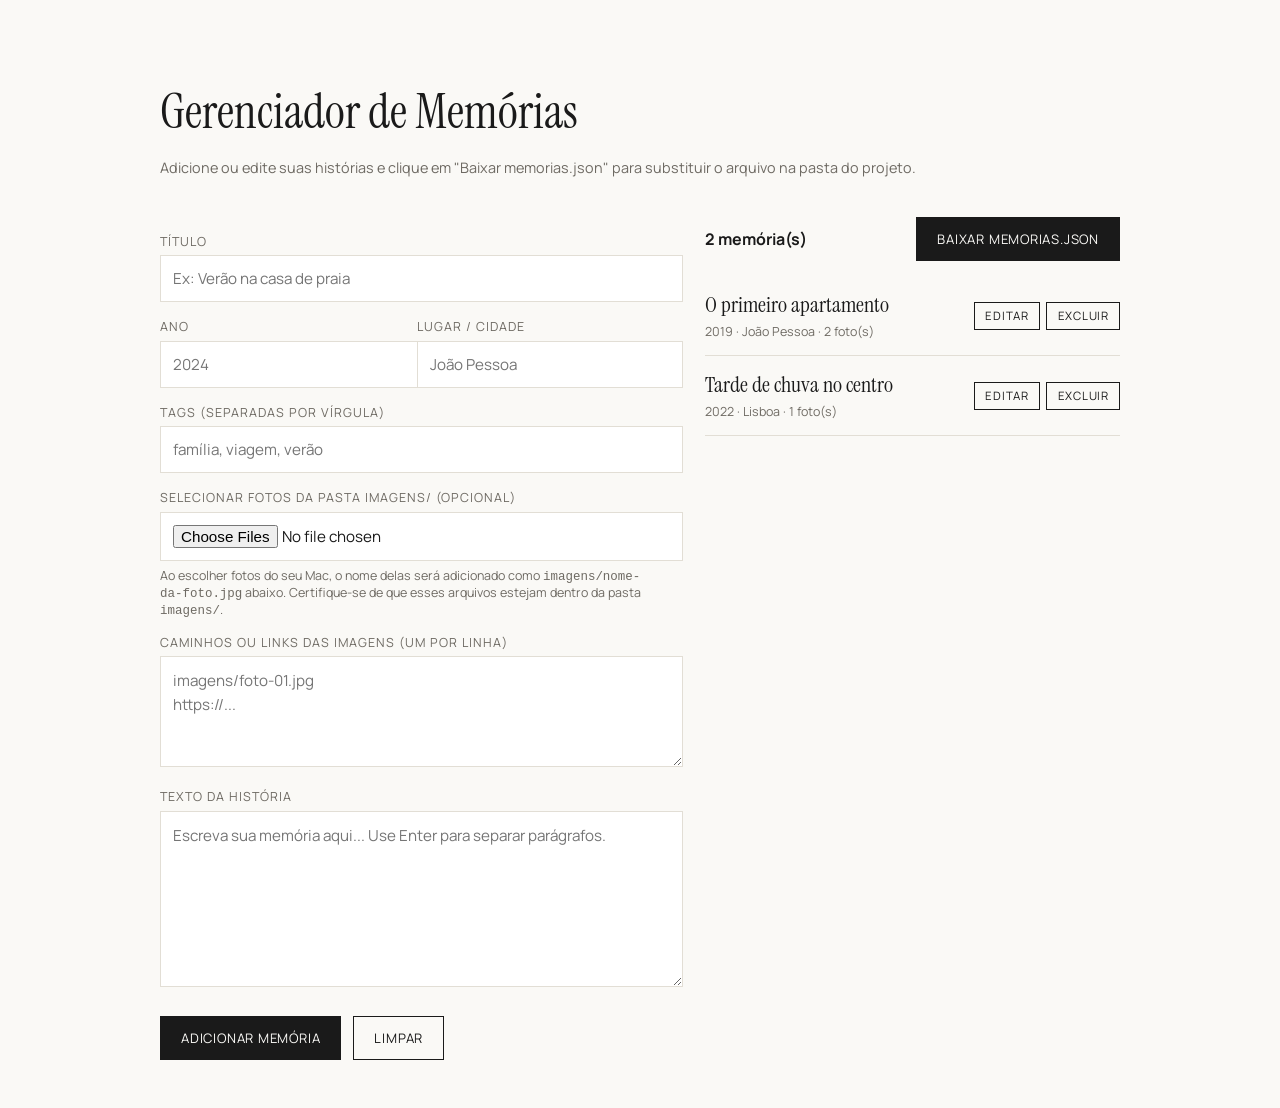
==== editor.html @ cf70d19a "primeira memoir" ====
<!DOCTYPE html>
<html lang="pt-BR">
<head>
  <meta charset="UTF-8" />
  <meta name="viewport" content="width=device-width, initial-scale=1.0" />
  <title>Gerenciador do Diário</title>
  <link href="https://fonts.googleapis.com/css2?family=Instrument+Serif&family=Manrope:wght@400;500;600&display=swap" rel="stylesheet" />
  <style>
    body { font-family: 'Manrope', sans-serif; background: #FAF9F6; color: #1A1A1A; max-width: 960px; margin: 0 auto; padding: 3rem 1.5rem; }
    h1 { font-family: 'Instrument Serif', serif; font-weight: 400; font-size: 3rem; margin-bottom: 0.5rem; }
    .subtitle { color: #6E6A63; margin-bottom: 2.5rem; font-size: 0.9rem; }
    .grid { display: grid; grid-template-columns: 1.2fr 1fr; gap: 3rem; }
    label { display: block; font-size: 0.78rem; text-transform: uppercase; letter-spacing: 0.08em; color: #6E6A63; margin: 1rem 0 0.35rem; }
    input, textarea { width: 100%; padding: 0.75rem; border: 1px solid #E2DED5; background: #fff; font-family: inherit; font-size: 0.95rem; }
    textarea { min-height: 150px; resize: vertical; line-height: 1.6; }
    .row { display: grid; grid-template-columns: 1fr 1fr; gap: 1rem; }
    .actions { display: flex; gap: 0.75rem; margin-top: 1.5rem; flex-wrap: wrap; }
    button { padding: 0.75rem 1.25rem; border: 1px solid #1A1A1A; background: #1A1A1A; color: #FAF9F6; font-family: inherit; font-size: 0.82rem; text-transform: uppercase; letter-spacing: 0.06em; cursor: pointer; }
    button.secondary { background: transparent; color: #1A1A1A; }
    .list-item { border-bottom: 1px solid #E2DED5; padding: 0.9rem 0; display: flex; justify-content: space-between; align-items: center; gap: 1rem; }
    .list-item strong { font-family: 'Instrument Serif', serif; font-size: 1.35rem; font-weight: 400; display: block; }
    .list-item span { font-size: 0.78rem; color: #6E6A63; }
    .small-btn { padding: 0.35rem 0.65rem; font-size: 0.72rem; }
    .hint { font-size: 0.78rem; color: #6E6A63; margin-top: 0.35rem; }
    @media (max-width: 780px) { .grid { grid-template-columns: 1fr; } }
  </style>
</head>
<body>
  <h1>Gerenciador de Memórias</h1>
  <p class="subtitle">Adicione ou edite suas histórias e clique em "Baixar memorias.json" para substituir o arquivo na pasta do projeto.</p>

  <div class="grid">
    <form id="editor-form">
      <input type="hidden" id="edit-index" value="-1" />

      <label>Título</label>
      <input type="text" id="titulo" required placeholder="Ex: Verão na casa de praia" />

      <div class="row">
        <div>
          <label>Ano</label>
          <input type="number" id="ano" required placeholder="2024" />
        </div>
        <div>
          <label>Lugar / Cidade</label>
          <input type="text" id="lugar" required placeholder="João Pessoa" />
        </div>
      </div>

      <label>Tags (separadas por vírgula)</label>
      <input type="text" id="tags" placeholder="família, viagem, verão" />

      <label>Selecionar fotos da pasta imagens/ (opcional)</label>
      <input type="file" id="file-picker" multiple accept="image/*" />
      <p class="hint">Ao escolher fotos do seu Mac, o nome delas será adicionado como <code>imagens/nome-da-foto.jpg</code> abaixo. Certifique-se de que esses arquivos estejam dentro da pasta <code>imagens/</code>.</p>

      <label>Caminhos ou links das imagens (um por linha)</label>
      <textarea id="imagens" style="min-height: 85px;" placeholder="imagens/foto-01.jpg&#10;https://..."></textarea>

      <label>Texto da história</label>
      <textarea id="texto" required placeholder="Escreva sua memória aqui... Use Enter para separar parágrafos."></textarea>

      <div class="actions">
        <button type="submit" id="save-btn">Adicionar memória</button>
        <button type="button" class="secondary" id="clear-btn">Limpar</button>
      </div>
    </form>

    <div>
      <div style="display:flex; justify-content:space-between; align-items:center; margin-bottom:1rem;">
        <strong id="count-label">0 memórias</strong>
        <button type="button" id="download-btn">Baixar memorias.json</button>
      </div>
      <div id="memory-list"></div>
    </div>
  </div>

  <script>
    let memorias = [];
    const form = document.getElementById("editor-form");
    const listEl = document.getElementById("memory-list");
    const countEl = document.getElementById("count-label");
    const filePicker = document.getElementById("file-picker");
    const imagensField = document.getElementById("imagens");

    // Carrega o memorias.json atual automaticamente via Live Server
    fetch("memorias.json")
      .then((r) => r.json())
      .then((data) => { memorias = data; renderList(); })
      .catch(() => renderList());

    filePicker.addEventListener("change", () => {
      const nomes = Array.from(filePicker.files).map((f) => `imagens/${f.name}`);
      const atual = imagensField.value.trim();
      imagensField.value = atual ? atual + "\n" + nomes.join("\n") : nomes.join("\n");
    });

    form.addEventListener("submit", (e) => {
      e.preventDefault();
      const item = {
        titulo: document.getElementById("titulo").value.trim(),
        ano: Number(document.getElementById("ano").value),
        lugar: document.getElementById("lugar").value.trim(),
        tags: document.getElementById("tags").value.split(",").map((t) => t.trim()).filter(Boolean),
        imagens: imagensField.value.split("\n").map((l) => l.trim()).filter(Boolean),
        texto: document.getElementById("texto").value.trim()
      };

      const idx = Number(document.getElementById("edit-index").value);
      if (idx >= 0) {
        memorias[idx] = item;
      } else {
        memorias.unshift(item);
      }

      limparFormulario();
      renderList();
    });

    document.getElementById("clear-btn").addEventListener("click", limparFormulario);

    function limparFormulario() {
      form.reset();
      document.getElementById("edit-index").value = "-1";
      document.getElementById("save-btn").textContent = "Adicionar memória";
    }

    function renderList() {
      countEl.textContent = `${memorias.length} memória(s)`;
      listEl.innerHTML = "";
      memorias.forEach((m, i) => {
        const div = document.createElement("div");
        div.className = "list-item";
        div.innerHTML = `
          <div>
            <strong>${m.titulo}</strong>
            <span>${m.ano} · ${m.lugar} · ${m.imagens.length} foto(s)</span>
          </div>
          <div style="display:flex; gap:0.4rem;">
            <button type="button" class="secondary small-btn" onclick="editar(${i})">Editar</button>
            <button type="button" class="secondary small-btn" onclick="remover(${i})">Excluir</button>
          </div>
        `;
        listEl.appendChild(div);
      });
    }

    window.editar = (i) => {
      const m = memorias[i];
      document.getElementById("edit-index").value = i;
      document.getElementById("titulo").value = m.titulo;
      document.getElementById("ano").value = m.ano;
      document.getElementById("lugar").value = m.lugar;
      document.getElementById("tags").value = (m.tags || []).join(", ");
      imagensField.value = (m.imagens || []).join("\n");
      document.getElementById("texto").value = m.texto;
      document.getElementById("save-btn").textContent = "Salvar alterações";
    };

    window.remover = (i) => {
      if (confirm("Remover esta memória?")) {
        memorias.splice(i, 1);
        renderList();
      }
    };

    document.getElementById("download-btn").addEventListener("click", () => {
      const blob = new Blob([JSON.stringify(memorias, null, 2)], { type: "application/json" });
      const url = URL.createObjectURL(blob);
      const a = document.createElement("a");
      a.href = url;
      a.download = "memorias.json";
      a.click();
      URL.revokeObjectURL(url);
    });
  </script>
</body>
</html>
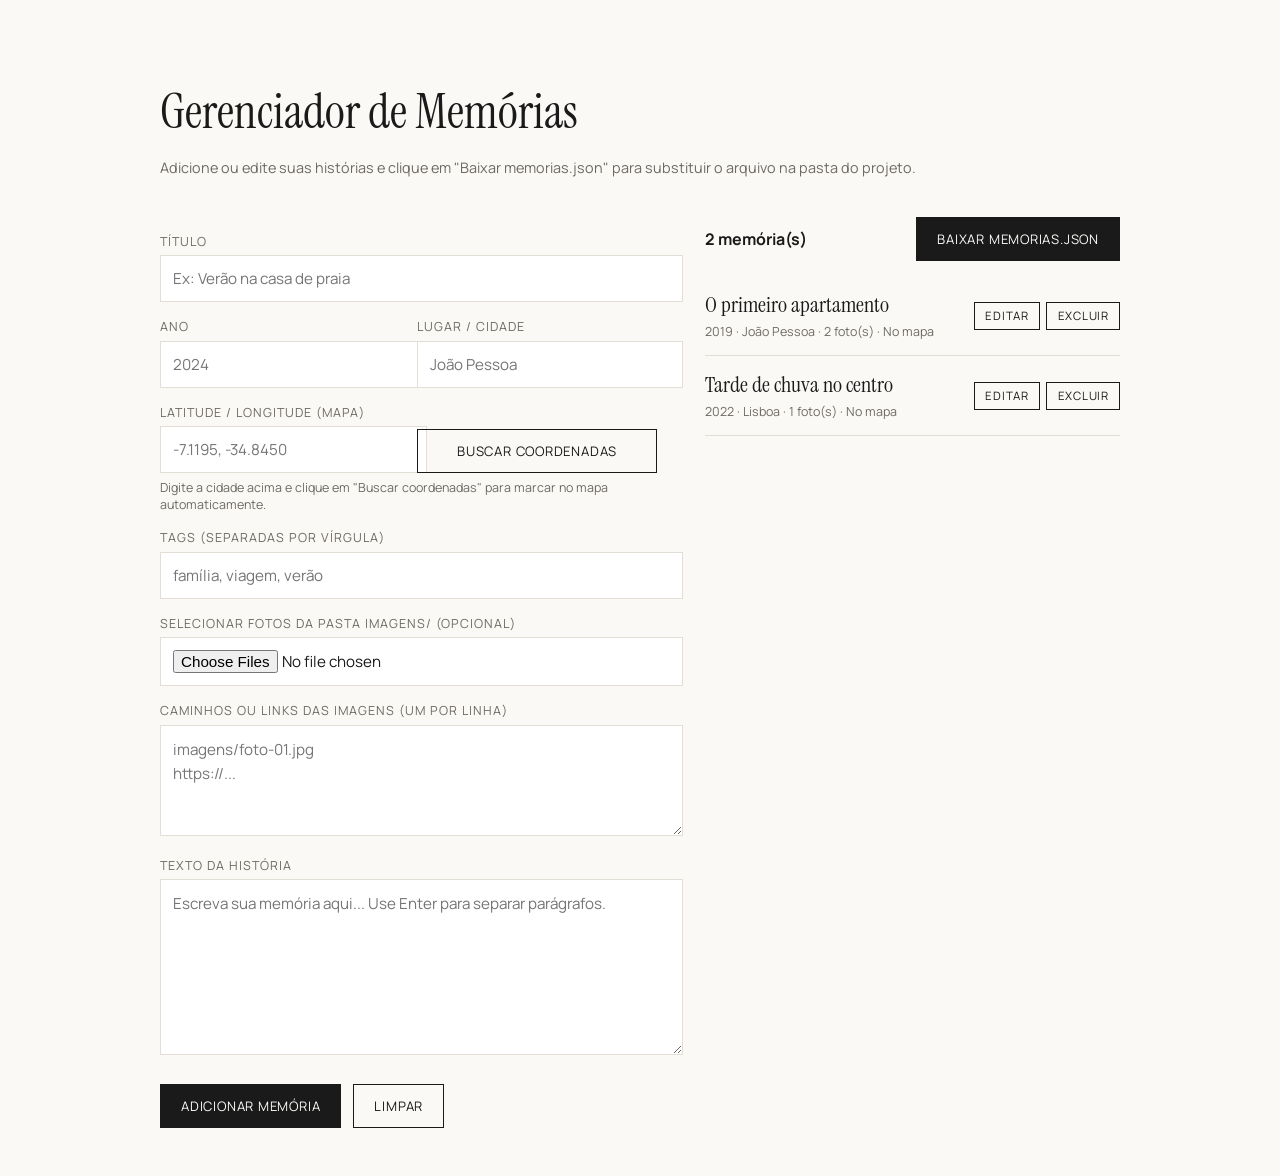
==== commit c2fa0adf: "Update em funções de mapa e estilo do mapa para usar OpenStreetMap com filtro de estilo aplicado." ====
--- a/editor.html
+++ b/editor.html
@@ -47,12 +47,22 @@
         </div>
       </div>
 
+      <div class="row" style="align-items: end;">
+        <div>
+          <label>Latitude / Longitude (Mapa)</label>
+          <input type="text" id="coords" placeholder="-7.1195, -34.8450" />
+        </div>
+        <div>
+          <button type="button" class="secondary" id="geo-btn" style="width:100%;">Buscar coordenadas</button>
+        </div>
+      </div>
+      <p id="geo-status" class="hint">Digite a cidade acima e clique em "Buscar coordenadas" para marcar no mapa automaticamente.</p>
+
       <label>Tags (separadas por vírgula)</label>
       <input type="text" id="tags" placeholder="família, viagem, verão" />
 
       <label>Selecionar fotos da pasta imagens/ (opcional)</label>
       <input type="file" id="file-picker" multiple accept="image/*" />
-      <p class="hint">Ao escolher fotos do seu Mac, o nome delas será adicionado como <code>imagens/nome-da-foto.jpg</code> abaixo. Certifique-se de que esses arquivos estejam dentro da pasta <code>imagens/</code>.</p>
 
       <label>Caminhos ou links das imagens (um por linha)</label>
       <textarea id="imagens" style="min-height: 85px;" placeholder="imagens/foto-01.jpg&#10;https://..."></textarea>
@@ -82,13 +92,36 @@
     const countEl = document.getElementById("count-label");
     const filePicker = document.getElementById("file-picker");
     const imagensField = document.getElementById("imagens");
-
-    // Carrega o memorias.json atual automaticamente via Live Server
+    const coordsField = document.getElementById("coords");
+    const geoStatus = document.getElementById("geo-status");
+
     fetch("memorias.json")
       .then((r) => r.json())
       .then((data) => { memorias = data; renderList(); })
       .catch(() => renderList());
 
+    // Busca automática de coordenadas via OpenStreetMap
+    document.getElementById("geo-btn").addEventListener("click", async () => {
+      const cidade = document.getElementById("lugar").value.trim();
+      if (!cidade) {
+        geoStatus.textContent = "Digite o nome do lugar/cidade primeiro.";
+        return;
+      }
+      geoStatus.textContent = "Buscando...";
+      try {
+        const res = await fetch(`https://nominatim.openstreetmap.org/search?format=json&limit=1&q=${encodeURIComponent(cidade)}`);
+        const data = await res.json();
+        if (data.length > 0) {
+          coordsField.value = `${Number(data[0].lat).toFixed(4)}, ${Number(data[0].lon).toFixed(4)}`;
+          geoStatus.textContent = `Encontrado: ${data[0].display_name}`;
+        } else {
+          geoStatus.textContent = "Cidade não encontrada. Tente adicionar o estado ou país (ex: João Pessoa, Brasil).";
+        }
+      } catch {
+        geoStatus.textContent = "Erro ao buscar coordenadas. Verifique sua conexão.";
+      }
+    });
+
     filePicker.addEventListener("change", () => {
       const nomes = Array.from(filePicker.files).map((f) => `imagens/${f.name}`);
       const atual = imagensField.value.trim();
@@ -97,21 +130,20 @@
 
     form.addEventListener("submit", (e) => {
       e.preventDefault();
+      const coordsRaw = coordsField.value.split(",").map((n) => parseFloat(n.trim())).filter((n) => !isNaN(n));
       const item = {
         titulo: document.getElementById("titulo").value.trim(),
         ano: Number(document.getElementById("ano").value),
         lugar: document.getElementById("lugar").value.trim(),
+        coords: coordsRaw.length === 2 ? coordsRaw : undefined,
         tags: document.getElementById("tags").value.split(",").map((t) => t.trim()).filter(Boolean),
         imagens: imagensField.value.split("\n").map((l) => l.trim()).filter(Boolean),
         texto: document.getElementById("texto").value.trim()
       };
 
       const idx = Number(document.getElementById("edit-index").value);
-      if (idx >= 0) {
-        memorias[idx] = item;
-      } else {
-        memorias.unshift(item);
-      }
+      if (idx >= 0) memorias[idx] = item;
+      else memorias.unshift(item);
 
       limparFormulario();
       renderList();
@@ -123,6 +155,7 @@
       form.reset();
       document.getElementById("edit-index").value = "-1";
       document.getElementById("save-btn").textContent = "Adicionar memória";
+      geoStatus.textContent = 'Digite a cidade acima e clique em "Buscar coordenadas" para marcar no mapa automaticamente.';
     }
 
     function renderList() {
@@ -134,7 +167,7 @@
         div.innerHTML = `
           <div>
             <strong>${m.titulo}</strong>
-            <span>${m.ano} · ${m.lugar} · ${m.imagens.length} foto(s)</span>
+            <span>${m.ano} · ${m.lugar} · ${m.imagens.length} foto(s) ${m.coords ? "· No mapa" : ""}</span>
           </div>
           <div style="display:flex; gap:0.4rem;">
             <button type="button" class="secondary small-btn" onclick="editar(${i})">Editar</button>
@@ -151,6 +184,7 @@
       document.getElementById("titulo").value = m.titulo;
       document.getElementById("ano").value = m.ano;
       document.getElementById("lugar").value = m.lugar;
+      coordsField.value = m.coords ? m.coords.join(", ") : "";
       document.getElementById("tags").value = (m.tags || []).join(", ");
       imagensField.value = (m.imagens || []).join("\n");
       document.getElementById("texto").value = m.texto;
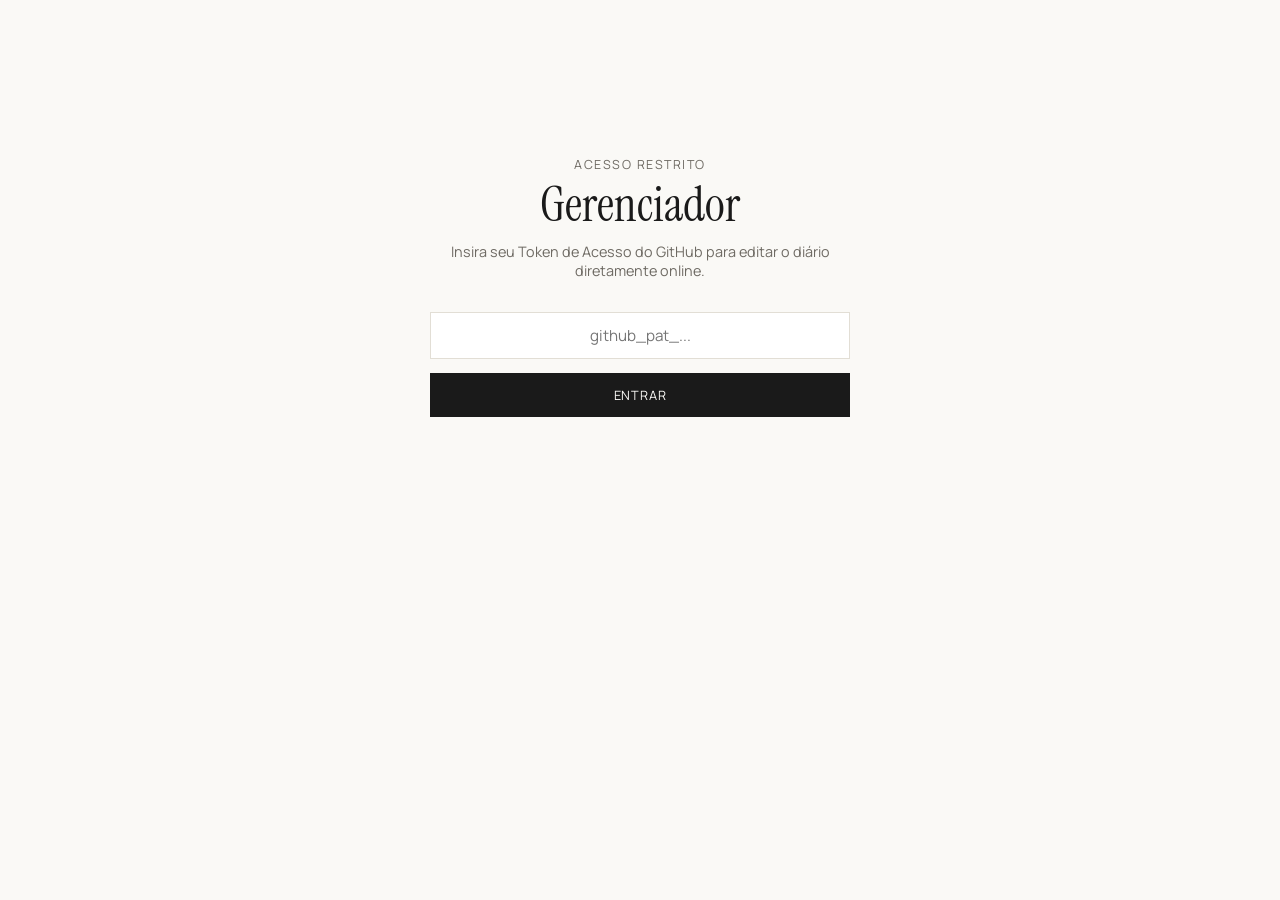
==== commit 1b99350b: "Tornando público" ====
--- a/editor.html
+++ b/editor.html
@@ -6,87 +6,143 @@
   <title>Gerenciador do Diário</title>
   <link href="https://fonts.googleapis.com/css2?family=Instrument+Serif&family=Manrope:wght@400;500;600&display=swap" rel="stylesheet" />
   <style>
-    body { font-family: 'Manrope', sans-serif; background: #FAF9F6; color: #1A1A1A; max-width: 960px; margin: 0 auto; padding: 3rem 1.5rem; }
-    h1 { font-family: 'Instrument Serif', serif; font-weight: 400; font-size: 3rem; margin-bottom: 0.5rem; }
-    .subtitle { color: #6E6A63; margin-bottom: 2.5rem; font-size: 0.9rem; }
-    .grid { display: grid; grid-template-columns: 1.2fr 1fr; gap: 3rem; }
-    label { display: block; font-size: 0.78rem; text-transform: uppercase; letter-spacing: 0.08em; color: #6E6A63; margin: 1rem 0 0.35rem; }
-    input, textarea { width: 100%; padding: 0.75rem; border: 1px solid #E2DED5; background: #fff; font-family: inherit; font-size: 0.95rem; }
+    :root {
+      --bg: #FAF9F6; --card: #FFFFFF; --text: #1A1A1A;
+      --muted: #6E6A63; --border: #E2DED5;
+    }
+    * { box-sizing: border-box; margin: 0; padding: 0; }
+    body { font-family: 'Manrope', sans-serif; background: var(--bg); color: var(--text); max-width: 980px; margin: 0 auto; padding: 3rem 1.5rem; }
+    .hidden { display: none !important; }
+    h1 { font-family: 'Instrument Serif', serif; font-weight: 400; font-size: 3rem; margin-bottom: 0.4rem; }
+    .subtitle { color: var(--muted); margin-bottom: 2rem; font-size: 0.9rem; }
+    .topbar { display: flex; justify-content: space-between; align-items: flex-start; gap: 1rem; margin-bottom: 2rem; }
+    .grid { display: grid; grid-template-columns: 1.25fr 1fr; gap: 3rem; }
+    label { display: block; font-size: 0.76rem; text-transform: uppercase; letter-spacing: 0.08em; color: var(--muted); margin: 1rem 0 0.35rem; }
+    input, textarea { width: 100%; padding: 0.75rem; border: 1px solid var(--border); background: var(--card); font-family: inherit; font-size: 0.95rem; color: var(--text); }
     textarea { min-height: 150px; resize: vertical; line-height: 1.6; }
     .row { display: grid; grid-template-columns: 1fr 1fr; gap: 1rem; }
     .actions { display: flex; gap: 0.75rem; margin-top: 1.5rem; flex-wrap: wrap; }
-    button { padding: 0.75rem 1.25rem; border: 1px solid #1A1A1A; background: #1A1A1A; color: #FAF9F6; font-family: inherit; font-size: 0.82rem; text-transform: uppercase; letter-spacing: 0.06em; cursor: pointer; }
-    button.secondary { background: transparent; color: #1A1A1A; }
-    .list-item { border-bottom: 1px solid #E2DED5; padding: 0.9rem 0; display: flex; justify-content: space-between; align-items: center; gap: 1rem; }
+    button { padding: 0.75rem 1.25rem; border: 1px solid var(--text); background: var(--text); color: var(--bg); font-family: inherit; font-size: 0.8rem; text-transform: uppercase; letter-spacing: 0.06em; cursor: pointer; }
+    button:disabled { opacity: 0.5; cursor: not-allowed; }
+    button.secondary { background: transparent; color: var(--text); }
+    .list-item { border-bottom: 1px solid var(--border); padding: 0.9rem 0; display: flex; justify-content: space-between; align-items: center; gap: 1rem; }
     .list-item strong { font-family: 'Instrument Serif', serif; font-size: 1.35rem; font-weight: 400; display: block; }
-    .list-item span { font-size: 0.78rem; color: #6E6A63; }
+    .list-item span { font-size: 0.78rem; color: var(--muted); }
     .small-btn { padding: 0.35rem 0.65rem; font-size: 0.72rem; }
-    .hint { font-size: 0.78rem; color: #6E6A63; margin-top: 0.35rem; }
+    .hint { font-size: 0.78rem; color: var(--muted); margin-top: 0.35rem; }
+    .status-bar { padding: 0.75rem 1rem; border: 1px solid var(--border); background: var(--card); font-size: 0.85rem; margin-bottom: 1.5rem; }
+    .status-bar.ok { border-color: #2f6f4e; color: #2f6f4e; }
+    .status-bar.err { border-color: #a33b3b; color: #a33b3b; }
+    .login-wrap { max-width: 420px; margin: 12vh auto; text-align: center; }
+    .login-wrap input { text-align: center; margin-bottom: 0.85rem; }
+    .login-wrap button { width: 100%; }
     @media (max-width: 780px) { .grid { grid-template-columns: 1fr; } }
   </style>
 </head>
 <body>
-  <h1>Gerenciador de Memórias</h1>
-  <p class="subtitle">Adicione ou edite suas histórias e clique em "Baixar memorias.json" para substituir o arquivo na pasta do projeto.</p>
-
-  <div class="grid">
-    <form id="editor-form">
-      <input type="hidden" id="edit-index" value="-1" />
-
-      <label>Título</label>
-      <input type="text" id="titulo" required placeholder="Ex: Verão na casa de praia" />
-
-      <div class="row">
-        <div>
-          <label>Ano</label>
-          <input type="number" id="ano" required placeholder="2024" />
+
+  <section id="login-screen" class="login-wrap">
+    <p class="hint" style="text-transform:uppercase; letter-spacing:0.12em;">Acesso Restrito</p>
+    <h1>Gerenciador</h1>
+    <p class="subtitle">Insira seu Token de Acesso do GitHub para editar o diário diretamente online.</p>
+    <form id="login-form">
+      <input type="password" id="token-input" placeholder="github_pat_..." required autocomplete="off" />
+      <button type="submit" id="login-btn">Entrar</button>
+    </form>
+    <p id="login-error" class="hint" style="color:#a33b3b; margin-top:0.75rem;"></p>
+  </section>
+
+  <main id="editor-app" class="hidden">
+    <div class="topbar">
+      <div>
+        <h1>Gerenciador de Memórias</h1>
+        <p class="subtitle">As alterações são salvas automaticamente no <code>memorias.json</code> do GitHub.</p>
+      </div>
+      <div style="display:flex; gap:0.5rem;">
+        <a href="index.html" style="text-decoration:none;"><button type="button" class="secondary">Ver site</button></a>
+        <button type="button" class="secondary" id="logout-btn">Sair</button>
+      </div>
+    </div>
+
+    <div id="status-bar" class="status-bar hidden"></div>
+
+    <div class="grid">
+      <form id="editor-form">
+        <input type="hidden" id="edit-index" value="-1" />
+
+        <label>Título</label>
+        <input type="text" id="titulo" required placeholder="Ex: Verão na casa de praia" />
+
+        <div class="row">
+          <div>
+            <label>Ano</label>
+            <input type="number" id="ano" required placeholder="2024" />
+          </div>
+          <div>
+            <label>Lugar / Cidade</label>
+            <input type="text" id="lugar" required placeholder="João Pessoa" />
+          </div>
         </div>
-        <div>
-          <label>Lugar / Cidade</label>
-          <input type="text" id="lugar" required placeholder="João Pessoa" />
+
+        <div class="row" style="align-items: end;">
+          <div>
+            <label>Latitude / Longitude (Mapa)</label>
+            <input type="text" id="coords" placeholder="-7.1195, -34.8450" />
+          </div>
+          <div>
+            <button type="button" class="secondary" id="geo-btn" style="width:100%;">Buscar coordenadas</button>
+          </div>
         </div>
+        <p id="geo-status" class="hint">Digite a cidade acima e clique em "Buscar coordenadas".</p>
+
+        <label>Tags (separadas por vírgula)</label>
+        <input type="text" id="tags" placeholder="família, viagem, verão" />
+
+        <label>Enviar fotos direto para o GitHub (pasta imagens/)</label>
+        <input type="file" id="file-picker" multiple accept="image/*" />
+        <p id="upload-status" class="hint">As fotos selecionadas serão enviadas automaticamente para a pasta <code>imagens/</code> ao selecionar.</p>
+
+        <label>Caminhos ou links das imagens (um por linha)</label>
+        <textarea id="imagens" style="min-height: 85px;" placeholder="imagens/foto-01.jpg&#10;https://..."></textarea>
+
+        <label>Texto da história</label>
+        <textarea id="texto" required placeholder="Escreva sua memória aqui... Use Enter para separar parágrafos."></textarea>
+
+        <div class="actions">
+          <button type="submit" id="save-btn">Salvar memória no GitHub</button>
+          <button type="button" class="secondary" id="clear-btn">Limpar</button>
+        </div>
+      </form>
+
+      <div>
+        <div style="display:flex; justify-content:space-between; align-items:center; margin-bottom:1rem;">
+          <strong id="count-label">Carregando...</strong>
+        </div>
+        <div id="memory-list"></div>
       </div>
-
-      <div class="row" style="align-items: end;">
-        <div>
-          <label>Latitude / Longitude (Mapa)</label>
-          <input type="text" id="coords" placeholder="-7.1195, -34.8450" />
-        </div>
-        <div>
-          <button type="button" class="secondary" id="geo-btn" style="width:100%;">Buscar coordenadas</button>
-        </div>
-      </div>
-      <p id="geo-status" class="hint">Digite a cidade acima e clique em "Buscar coordenadas" para marcar no mapa automaticamente.</p>
-
-      <label>Tags (separadas por vírgula)</label>
-      <input type="text" id="tags" placeholder="família, viagem, verão" />
-
-      <label>Selecionar fotos da pasta imagens/ (opcional)</label>
-      <input type="file" id="file-picker" multiple accept="image/*" />
-
-      <label>Caminhos ou links das imagens (um por linha)</label>
-      <textarea id="imagens" style="min-height: 85px;" placeholder="imagens/foto-01.jpg&#10;https://..."></textarea>
-
-      <label>Texto da história</label>
-      <textarea id="texto" required placeholder="Escreva sua memória aqui... Use Enter para separar parágrafos."></textarea>
-
-      <div class="actions">
-        <button type="submit" id="save-btn">Adicionar memória</button>
-        <button type="button" class="secondary" id="clear-btn">Limpar</button>
-      </div>
-    </form>
-
-    <div>
-      <div style="display:flex; justify-content:space-between; align-items:center; margin-bottom:1rem;">
-        <strong id="count-label">0 memórias</strong>
-        <button type="button" id="download-btn">Baixar memorias.json</button>
-      </div>
-      <div id="memory-list"></div>
     </div>
-  </div>
+  </main>
 
   <script>
+    // === PREENCHA COM OS DADOS DO SEU REPOSITÓRIO ===
+    const CONFIG = {
+      owner: "fazassuca",   // Ex: "joaosilva"
+      repo: "memorias",   // Ex: "meu-diario"
+      branch: "main",                // "main" ou "master"
+      filePath: "memorias.json"
+    };
+
+    let token = localStorage.getItem("diario_gh_token") || "";
     let memorias = [];
+    let currentSha = null;
+
+    const elLoginScreen = document.getElementById("login-screen");
+    const elEditorApp = document.getElementById("editor-app");
+    const elLoginForm = document.getElementById("login-form");
+    const elTokenInput = document.getElementById("token-input");
+    const elLoginError = document.getElementById("login-error");
+    const elStatusBar = document.getElementById("status-bar");
+
     const form = document.getElementById("editor-form");
     const listEl = document.getElementById("memory-list");
     const countEl = document.getElementById("count-label");
@@ -94,19 +150,137 @@
     const imagensField = document.getElementById("imagens");
     const coordsField = document.getElementById("coords");
     const geoStatus = document.getElementById("geo-status");
-
-    fetch("memorias.json")
-      .then((r) => r.json())
-      .then((data) => { memorias = data; renderList(); })
-      .catch(() => renderList());
-
-    // Busca automática de coordenadas via OpenStreetMap
+    const uploadStatus = document.getElementById("upload-status");
+    const saveBtn = document.getElementById("save-btn");
+
+    function utf8ToBase64(str) {
+      const bytes = new TextEncoder().encode(str);
+      let binary = "";
+      bytes.forEach((b) => (binary += String.fromCharCode(b)));
+      return btoa(binary);
+    }
+
+    function base64ToUtf8(b64) {
+      const binary = atob(b64.replace(/\n/g, ""));
+      const bytes = Uint8Array.from(binary, (c) => c.charCodeAt(0));
+      return new TextDecoder().decode(bytes);
+    }
+
+    function mostrarStatus(msg, tipo = "") {
+      elStatusBar.textContent = msg;
+      elStatusBar.className = `status-bar ${tipo}`;
+      elStatusBar.classList.remove("hidden");
+    }
+
+    async function ghFetch(path, options = {}) {
+      const url = `https://api.github.com/repos/${CONFIG.owner}/${CONFIG.repo}/contents/${path}`;
+      const res = await fetch(url, {
+        ...options,
+        headers: {
+          Authorization: `Bearer ${token}`,
+          Accept: "application/vnd.github+json",
+          "Content-Type": "application/json",
+          ...(options.headers || {})
+        }
+      });
+      if (!res.ok) {
+        const err = await res.json().catch(() => ({}));
+        throw new Error(err.message || `Erro HTTP ${res.status}`);
+      }
+      return res.json();
+    }
+
+    async function carregarDoGitHub() {
+      const data = await ghFetch(`${CONFIG.filePath}?ref=${CONFIG.branch}`);
+      currentSha = data.sha;
+      memorias = JSON.parse(base64ToUtf8(data.content));
+      renderList();
+    }
+
+    async function salvarNoGitHub(mensagemCommit) {
+      mostrarStatus("Salvando no GitHub...");
+      const content = utf8ToBase64(JSON.stringify(memorias, null, 2));
+      const res = await ghFetch(CONFIG.filePath, {
+        method: "PUT",
+        body: JSON.stringify({
+          message: mensagemCommit,
+          content,
+          sha: currentSha,
+          branch: CONFIG.branch
+        })
+      });
+      currentSha = res.content.sha;
+      mostrarStatus("Salvo com sucesso! O site público atualizará em cerca de 1 minuto.", "ok");
+    }
+
+    async function tentarEntrar(novoToken) {
+      token = novoToken.trim();
+      try {
+        await carregarDoGitHub();
+        localStorage.setItem("diario_gh_token", token);
+        elLoginScreen.classList.add("hidden");
+        elEditorApp.classList.remove("hidden");
+        elLoginError.textContent = "";
+      } catch (err) {
+        localStorage.removeItem("diario_gh_token");
+        elLoginScreen.classList.remove("hidden");
+        elEditorApp.classList.add("hidden");
+        elLoginError.textContent = `Não foi possível autenticar: ${err.message}`;
+      }
+    }
+
+    elLoginForm.addEventListener("submit", (e) => {
+      e.preventDefault();
+      tentarEntrar(elTokenInput.value);
+    });
+
+    document.getElementById("logout-btn").addEventListener("click", () => {
+      localStorage.removeItem("diario_gh_token");
+      location.reload();
+    });
+
+    filePicker.addEventListener("change", async () => {
+      const files = Array.from(filePicker.files);
+      if (!files.length) return;
+      uploadStatus.textContent = "Enviando foto(s) para o GitHub...";
+      const enviados = [];
+
+      for (const file of files) {
+        try {
+          const safeName = `${Date.now()}-${file.name.replace(/[^a-zA-Z0-9._-]/g, "_")}`;
+          const caminho = `imagens/${safeName}`;
+          const b64 = await new Promise((resolve, reject) => {
+            const reader = new FileReader();
+            reader.onload = () => resolve(reader.result.split(",")[1]);
+            reader.onerror = reject;
+            reader.readAsDataURL(file);
+          });
+
+          await ghFetch(caminho, {
+            method: "PUT",
+            body: JSON.stringify({
+              message: `Upload imagem ${safeName}`,
+              content: b64,
+              branch: CONFIG.branch
+            })
+          });
+          enviados.push(caminho);
+        } catch (err) {
+          mostrarStatus(`Erro ao enviar ${file.name}: ${err.message}`, "err");
+        }
+      }
+
+      if (enviados.length) {
+        const atual = imagensField.value.trim();
+        imagensField.value = atual ? atual + "\n" + enviados.join("\n") : enviados.join("\n");
+        uploadStatus.textContent = `${enviados.length} foto(s) enviada(s) para imagens/ com sucesso.`;
+      }
+      filePicker.value = "";
+    });
+
     document.getElementById("geo-btn").addEventListener("click", async () => {
       const cidade = document.getElementById("lugar").value.trim();
-      if (!cidade) {
-        geoStatus.textContent = "Digite o nome do lugar/cidade primeiro.";
-        return;
-      }
+      if (!cidade) { geoStatus.textContent = "Digite o lugar primeiro."; return; }
       geoStatus.textContent = "Buscando...";
       try {
         const res = await fetch(`https://nominatim.openstreetmap.org/search?format=json&limit=1&q=${encodeURIComponent(cidade)}`);
@@ -115,21 +289,17 @@
           coordsField.value = `${Number(data[0].lat).toFixed(4)}, ${Number(data[0].lon).toFixed(4)}`;
           geoStatus.textContent = `Encontrado: ${data[0].display_name}`;
         } else {
-          geoStatus.textContent = "Cidade não encontrada. Tente adicionar o estado ou país (ex: João Pessoa, Brasil).";
+          geoStatus.textContent = "Cidade não encontrada. Tente incluir o estado ou país.";
         }
       } catch {
-        geoStatus.textContent = "Erro ao buscar coordenadas. Verifique sua conexão.";
-      }
-    });
-
-    filePicker.addEventListener("change", () => {
-      const nomes = Array.from(filePicker.files).map((f) => `imagens/${f.name}`);
-      const atual = imagensField.value.trim();
-      imagensField.value = atual ? atual + "\n" + nomes.join("\n") : nomes.join("\n");
-    });
-
-    form.addEventListener("submit", (e) => {
+        geoStatus.textContent = "Erro ao buscar coordenadas.";
+      }
+    });
+
+    form.addEventListener("submit", async (e) => {
       e.preventDefault();
+      saveBtn.disabled = true;
+
       const coordsRaw = coordsField.value.split(",").map((n) => parseFloat(n.trim())).filter((n) => !isNaN(n));
       const item = {
         titulo: document.getElementById("titulo").value.trim(),
@@ -142,11 +312,19 @@
       };
 
       const idx = Number(document.getElementById("edit-index").value);
+      const acao = idx >= 0 ? `Atualiza memória: ${item.titulo}` : `Nova memória: ${item.titulo}`;
       if (idx >= 0) memorias[idx] = item;
       else memorias.unshift(item);
 
-      limparFormulario();
-      renderList();
+      try {
+        await salvarNoGitHub(acao);
+        limparFormulario();
+        renderList();
+      } catch (err) {
+        mostrarStatus(`Erro ao salvar: ${err.message}`, "err");
+      } finally {
+        saveBtn.disabled = false;
+      }
     });
 
     document.getElementById("clear-btn").addEventListener("click", limparFormulario);
@@ -154,8 +332,7 @@
     function limparFormulario() {
       form.reset();
       document.getElementById("edit-index").value = "-1";
-      document.getElementById("save-btn").textContent = "Adicionar memória";
-      geoStatus.textContent = 'Digite a cidade acima e clique em "Buscar coordenadas" para marcar no mapa automaticamente.';
+      saveBtn.textContent = "Salvar memória no GitHub";
     }
 
     function renderList() {
@@ -167,7 +344,7 @@
         div.innerHTML = `
           <div>
             <strong>${m.titulo}</strong>
-            <span>${m.ano} · ${m.lugar} · ${m.imagens.length} foto(s) ${m.coords ? "· No mapa" : ""}</span>
+            <span>${m.ano} · ${m.lugar} · ${(m.imagens || []).length} foto(s)</span>
           </div>
           <div style="display:flex; gap:0.4rem;">
             <button type="button" class="secondary small-btn" onclick="editar(${i})">Editar</button>
@@ -188,25 +365,23 @@
       document.getElementById("tags").value = (m.tags || []).join(", ");
       imagensField.value = (m.imagens || []).join("\n");
       document.getElementById("texto").value = m.texto;
-      document.getElementById("save-btn").textContent = "Salvar alterações";
+      saveBtn.textContent = "Atualizar memória no GitHub";
+      window.scrollTo({ top: 0, behavior: "smooth" });
     };
 
-    window.remover = (i) => {
-      if (confirm("Remover esta memória?")) {
-        memorias.splice(i, 1);
+    window.remover = async (i) => {
+      const titulo = memorias[i].titulo;
+      if (!confirm(`Excluir "${titulo}" definitivamente?`)) return;
+      memorias.splice(i, 1);
+      try {
+        await salvarNoGitHub(`Remove memória: ${titulo}`);
         renderList();
+      } catch (err) {
+        mostrarStatus(`Erro ao excluir: ${err.message}`, "err");
       }
     };
 
-    document.getElementById("download-btn").addEventListener("click", () => {
-      const blob = new Blob([JSON.stringify(memorias, null, 2)], { type: "application/json" });
-      const url = URL.createObjectURL(blob);
-      const a = document.createElement("a");
-      a.href = url;
-      a.download = "memorias.json";
-      a.click();
-      URL.revokeObjectURL(url);
-    });
+    if (token) tentarEntrar(token);
   </script>
 </body>
 </html>
